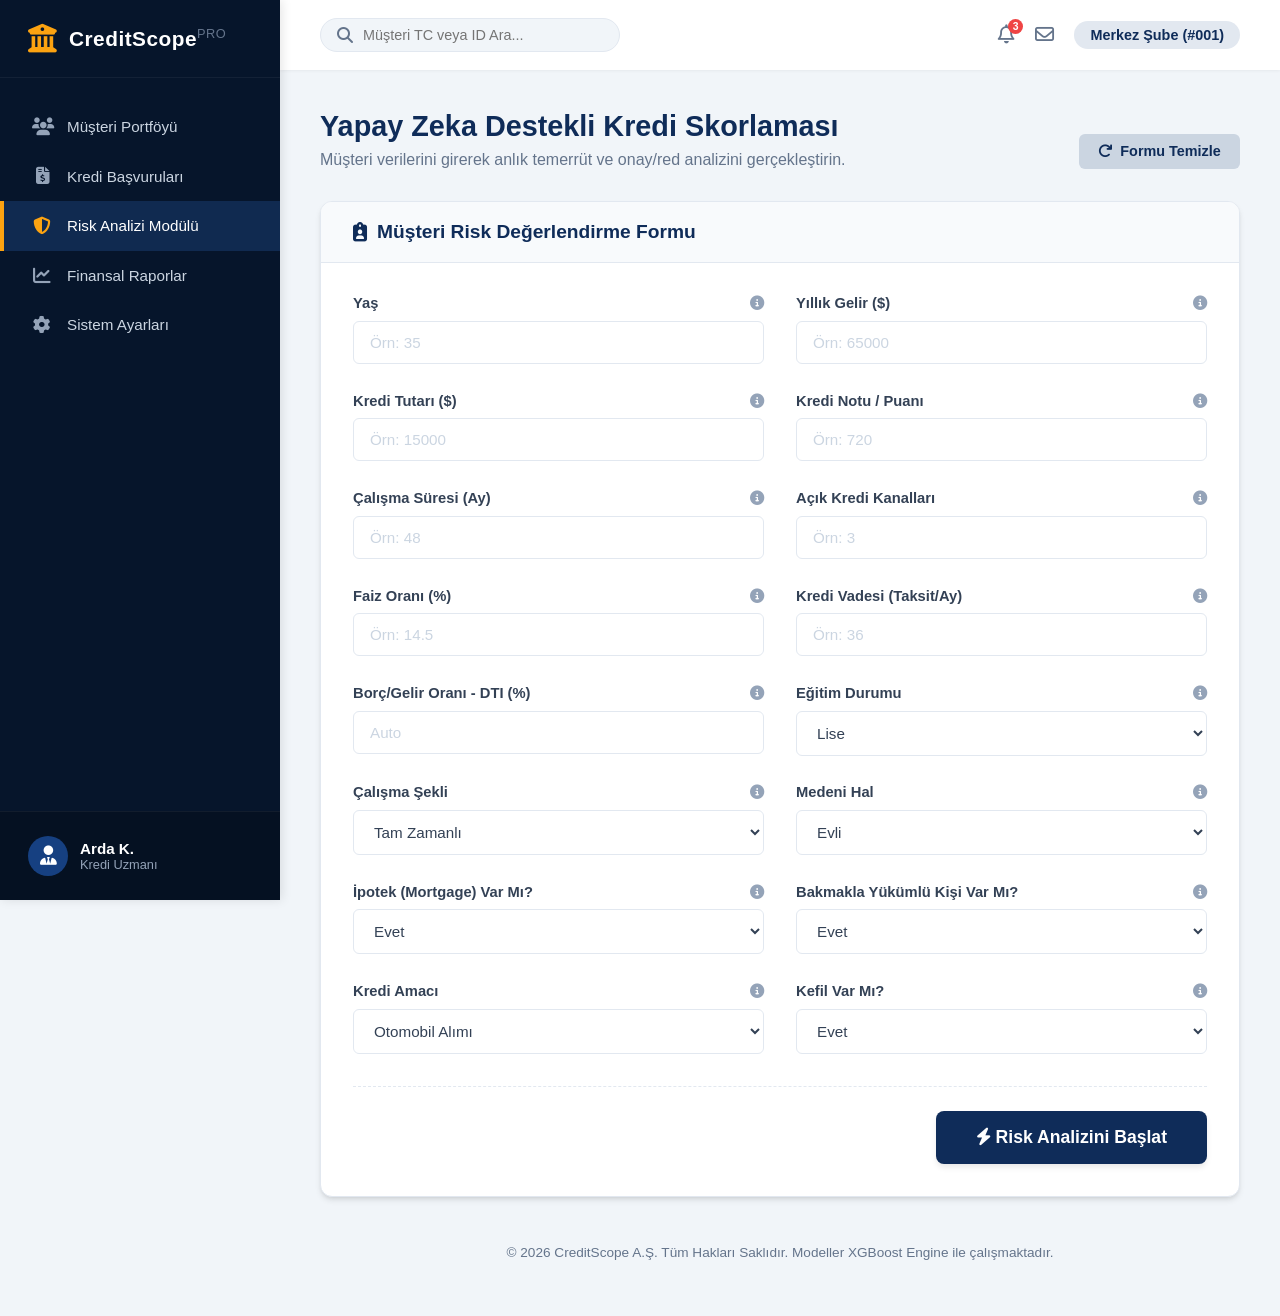
==== templates/index.html @ 7165a8e8 "proje temizlendi son hali" ====
<!DOCTYPE html>
<html lang="tr">
<head>
    <meta charset="UTF-8">
    <meta name="viewport" content="width=device-width, initial-scale=1.0">
    <title>CreditScope - Kredi Risk Analizi Modülü</title>
    <link rel="stylesheet" href="../static/style.css">
    <!-- Font Awesome for Icons -->
    <link rel="stylesheet" href="https://cdnjs.cloudflare.com/ajax/libs/font-awesome/6.4.0/css/all.min.css">
</head>
<body>
    
    <!-- Bank Dashboard Sidebar -->
    <aside class="sidebar">
        <div class="sidebar-header">
            <i class="fa-solid fa-building-columns"></i>
            <h2>CreditScope<span>PRO</span></h2>
        </div>
        <ul class="nav-menu">
            <li><a href="#"><i class="fa-solid fa-users"></i> Müşteri Portföyü</a></li>
            <li><a href="#"><i class="fa-solid fa-file-invoice-dollar"></i> Kredi Başvuruları</a></li>
            <li class="active"><a href="#"><i class="fa-solid fa-shield-halved"></i> Risk Analizi Modülü</a></li>
            <li><a href="#"><i class="fa-solid fa-chart-line"></i> Finansal Raporlar</a></li>
            <li><a href="#"><i class="fa-solid fa-gear"></i> Sistem Ayarları</a></li>
        </ul>
        <div class="user-profile">
            <div class="avatar"><i class="fa-solid fa-user-tie"></i></div>
            <div class="user-info">
                <h4>Arda K.</h4>
                <p>Kredi Uzmanı</p>
            </div>
        </div>
    </aside>

    <!-- Main Content -->
    <main class="main-content">
        
        <!-- Top Navbar -->
        <header class="topbar">
            <div class="search-bar">
                <i class="fa-solid fa-magnifying-glass"></i>
                <input type="text" placeholder="Müşteri TC veya ID Ara...">
            </div>
            <div class="topbar-actions">
                <button class="icon-btn"><i class="fa-regular fa-bell"></i><span class="badge">3</span></button>
                <button class="icon-btn"><i class="fa-regular fa-envelope"></i></button>
                <div class="branch-info">Merkez Şube (#001)</div>
            </div>
        </header>

        <!-- Page Content -->
        <div class="content-wrapper">
            <div class="page-header">
                <div>
                    <h1>Yapay Zeka Destekli Kredi Skorlaması</h1>
                    <p>Müşteri verilerini girerek anlık temerrüt ve onay/red analizini gerçekleştirin.</p>
                </div>
                <button class="btn-secondary"><i class="fa-solid fa-arrow-rotate-right"></i> Formu Temizle</button>
            </div>

            <div class="card">
                <div class="card-header">
                    <h3><i class="fa-solid fa-clipboard-user"></i> Müşteri Risk Değerlendirme Formu</h3>
                </div>
                
                <form id="loanForm" class="card-body">
                    <div class="form-grid">
                        
                        <!-- Sayısal Girdiler -->
                        <div class="input-group">
                            <label for="Age">
                                Yaş
                                <div class="tooltip-wrapper">
                                    <i class="fa-solid fa-circle-info info-icon"></i>
                                    <span class="tooltip">Müşterinin yaşı. Çok genç veya yaşlı olmak geri ödeme alışkanlıklarında istatistiksel fark yaratabilir.</span>
                                </div>
                            </label>
                            <input type="number" id="Age" name="Age" required min="18" placeholder="Örn: 35">
                        </div>

                        <div class="input-group">
                            <label for="Income">
                                Yıllık Gelir ($)
                                <div class="tooltip-wrapper">
                                    <i class="fa-solid fa-circle-info info-icon"></i>
                                    <span class="tooltip">Müşterinin 1 yıl içindeki beyan edilen toplam geliri. Ödeme gücünün en büyük kanıtıdır.</span>
                                </div>
                            </label>
                            <input type="number" id="Income" name="Income" required placeholder="Örn: 65000">
                        </div>

                        <div class="input-group">
                            <label for="LoanAmount">
                                Kredi Tutarı ($)
                                <div class="tooltip-wrapper">
                                    <i class="fa-solid fa-circle-info info-icon"></i>
                                    <span class="tooltip">Müşterinin bankadan talep ettiği toplam anapara (kredi) miktarı.</span>
                                </div>
                            </label>
                            <input type="number" id="LoanAmount" name="LoanAmount" required placeholder="Örn: 15000">
                        </div>

                        <div class="input-group">
                            <label for="CreditScore">
                                Kredi Notu / Puanı
                                <div class="tooltip-wrapper">
                                    <i class="fa-solid fa-circle-info info-icon"></i>
                                    <span class="tooltip">Findeks (0-1900 arası) veya FICO (300-850 arası) puanı. Müşterinin finansal geçmişinin özetidir. Yüksek puan güveni temsil eder.</span>
                                </div>
                            </label>
                            <input type="number" id="CreditScore" name="CreditScore" required placeholder="Örn: 720">
                        </div>

                        <div class="input-group">
                            <label for="MonthsEmployed">
                                Çalışma Süresi (Ay)
                                <div class="tooltip-wrapper">
                                    <i class="fa-solid fa-circle-info info-icon"></i>
                                    <span class="tooltip">Mevcut iş yerinde kesintisiz çalışılan ay sayısı. İş istikrarını kanıtlar. Süre uzadıkça risk genelde düşer.</span>
                                </div>
                            </label>
                            <input type="number" id="MonthsEmployed" name="MonthsEmployed" required placeholder="Örn: 48">
                        </div>

                        <div class="input-group">
                            <label for="NumCreditLines">
                                Açık Kredi Kanalları
                                <div class="tooltip-wrapper">
                                    <i class="fa-solid fa-circle-info info-icon"></i>
                                    <span class="tooltip">Müşterinin halihazırda açık olan diğer kredi veya kredi kartlarının adedi. Çok fazla borç hattı riski artırabilir.</span>
                                </div>
                            </label>
                            <input type="number" id="NumCreditLines" name="NumCreditLines" required placeholder="Örn: 3">
                        </div>

                        <div class="input-group">
                            <label for="InterestRate">
                                Faiz Oranı (%)
                                <div class="tooltip-wrapper">
                                    <i class="fa-solid fa-circle-info info-icon"></i>
                                    <span class="tooltip">Sistemin müşteriye sunacağı/hesaplanan yıllık faiz oranı. Örneğin %15. Çok yüksek faiz, riski doğal olarak matematiksel bir şekilde tetikler.</span>
                                </div>
                            </label>
                            <input type="number" id="InterestRate" name="InterestRate" step="0.01" required placeholder="Örn: 14.5">
                        </div>

                        <div class="input-group">
                            <label for="LoanTerm">
                                Kredi Vadesi (Taksit/Ay)
                                <div class="tooltip-wrapper">
                                    <i class="fa-solid fa-circle-info info-icon"></i>
                                    <span class="tooltip">Borcun kaç ayda kapanacağını belirler. Süre uzadıkça aylık ödeme düşer fakat uzun vadede risk artabilir.</span>
                                </div>
                            </label>
                            <input type="number" id="LoanTerm" name="LoanTerm" required placeholder="Örn: 36">
                        </div>

                        <div class="input-group">
                            <label for="DTIRatio">
                                Borç/Gelir Oranı - DTI (%)
                                <div class="tooltip-wrapper">
                                    <i class="fa-solid fa-circle-info info-icon"></i>
                                    <span class="tooltip">Aylık borçların aylık gelire bölünmesi. (0.35 = Gelirin %35'i borca gidiyor anlamına gelir). %40'ın üstü genelde kritik banka sınırıdır.</span>
                                </div>
                            </label>
                            <input type="number" id="DTIRatio" name="DTIRatio" step="0.0001" readonly placeholder="Auto">
                        </div>

                        <!-- Kategorik Girdiler -->
                        <div class="input-group">
                            <label for="Education">
                                Eğitim Durumu
                                <div class="tooltip-wrapper">
                                    <i class="fa-solid fa-circle-info info-icon"></i>
                                    <span class="tooltip">Eğitim düzeyi, kariyer potansiyeli ve kriz anı iş bulabilme yeteneğini temsil ettiği için skoru etkiler.</span>
                                </div>
                            </label>
                            <select id="Education" name="Education" required>
                                <option value="High School">Lise</option>
                                <option value="Bachelor's">Lisans</option>
                                <option value="Master's">Yüksek Lisans</option>
                                <option value="PhD">Doktora</option>
                            </select>
                        </div>

                        <div class="input-group">
                            <label for="EmploymentType">
                                Çalışma Şekli
                                <div class="tooltip-wrapper">
                                    <i class="fa-solid fa-circle-info info-icon"></i>
                                    <span class="tooltip">Düzenli maaş yatan (Tam zamanlı) veya esnek gelirli (Serbest vb.) ayrımı. Sabit gelir her zaman riski azaltır.</span>
                                </div>
                            </label>
                            <select id="EmploymentType" name="EmploymentType" required>
                                <option value="Full-time">Tam Zamanlı</option>
                                <option value="Part-time">Yarı Zamanlı</option>
                                <option value="Self-employed">Serbest Çalışan (İş Sahibi)</option>
                                <option value="Unemployed">İşsiz</option>
                            </select>
                        </div>

                        <div class="input-group">
                            <label for="MaritalStatus">
                                Medeni Hal
                                <div class="tooltip-wrapper">
                                    <i class="fa-solid fa-circle-info info-icon"></i>
                                    <span class="tooltip">Finansal sorumlulukların hane halkı arasındaki paylaşımı sebebiyle değerlendirilir.</span>
                                </div>
                            </label>
                            <select id="MaritalStatus" name="MaritalStatus" required>
                                <option value="Married">Evli</option>
                                <option value="Single">Bekar</option>
                                <option value="Divorced">Boşanmış</option>
                            </select>
                        </div>

                        <div class="input-group">
                            <label for="HasMortgage">
                                İpotek (Mortgage) Var Mı?
                                <div class="tooltip-wrapper">
                                    <i class="fa-solid fa-circle-info info-icon"></i>
                                    <span class="tooltip">Devam eden bir ev kredisi ödemesi veya gayrimenkul haczi olup olmaması durumu.</span>
                                </div>
                            </label>
                            <select id="HasMortgage" name="HasMortgage" required>
                                <option value="Yes">Evet</option>
                                <option value="No">Hayır</option>
                            </select>
                        </div>

                        <div class="input-group">
                            <label for="HasDependents">
                                Bakmakla Yükümlü Kişi Var Mı?
                                <div class="tooltip-wrapper">
                                    <i class="fa-solid fa-circle-info info-icon"></i>
                                    <span class="tooltip">Müşterinin gelirinden pay alan çocuk veya bakıma muhtaç yaşlıların evde bulunma durumu. Giderleri artırıcı bir faktördür.</span>
                                </div>
                            </label>
                            <select id="HasDependents" name="HasDependents" required>
                                <option value="Yes">Evet</option>
                                <option value="No">Hayır</option>
                            </select>
                        </div>

                        <div class="input-group">
                            <label for="LoanPurpose">
                                Kredi Amacı
                                <div class="tooltip-wrapper">
                                    <i class="fa-solid fa-circle-info info-icon"></i>
                                    <span class="tooltip">Kredinin ev/araba gibi teminatlı bir yatırıma mı yatırılacağı veya ihtiyaç/borç kapatma için mi kullanılacağı, riskin niteliğini belirler.</span>
                                </div>
                            </label>
                            <select id="LoanPurpose" name="LoanPurpose" required>
                                <option value="Auto">Otomobil Alımı</option>
                                <option value="Business">Ticari / İş Geliştirme</option>
                                <option value="Education">Eğitim Masrafları</option>
                                <option value="Home">Ev Alımı</option>
                                <option value="Other">Diğer Masraflar</option>
                            </select>
                        </div>

                        <div class="input-group">
                            <label for="HasCoSigner">
                                Kefil Var Mı?
                                <div class="tooltip-wrapper">
                                    <i class="fa-solid fa-circle-info info-icon"></i>
                                    <span class="tooltip">Riski garanti edecek kredi itibarı yüksek, ikinci imza sahibi olup olmadığı. Bir kefilin varlığı temerrüt riskini ciddi ölçüde düşürür.</span>
                                </div>
                            </label>
                            <select id="HasCoSigner" name="HasCoSigner" required>
                                <option value="Yes">Evet</option>
                                <option value="No">Hayır</option>
                            </select>
                        </div>
                    </div>

                    <!-- Form Gönderim Butonu -->
                    <div class="form-actions" style="text-align: right; margin-top: 2rem;">
                        <button type="submit" id="submitBtn" class="btn-analyze">
                            <span id="btnText"><i class="fa-solid fa-bolt"></i> Risk Analizini Başlat</span>
                            <!-- Yükleniyor Animasyonu (Başlangıçta Gizli) -->
                            <span id="btnSpinner" class="hidden">
                                <i class="fa-solid fa-circle-notch fa-spin"></i> Analiz Ediliyor...
                            </span>
                        </button>
                    </div>
                </form>

                <!-- API Sonuç Ekranı (Başlangıçta Gizli) -->
                <div id="resultDashboardCard" class="result-card hidden">
                    <div class="result-header">
                        <i id="resultIcon" class="fa-solid fa-circle-info"></i>
                        <h3 id="resultTitle">Sonuç Bekleniyor...</h3>
                    </div>
                    
                    <div class="result-body">
                        <div class="score-container">
                            <span class="score-label">Temerrüt (Ödememe) Riski</span>
                            <span id="resultScore" class="score-value">%0.0</span>
                        </div>
                        
                        <!-- Dinamik Dolum Çubuğu (Progress Bar) -->
                        <div class="progress-bar-bg">
                            <div id="resultProgressBar" class="progress-bar-fill"></div>
                        </div>
                    </div>
                </div>
            </div>
            
            <footer class="page-footer">
                <p>&copy; 2026 CreditScope A.Ş. Tüm Hakları Saklıdır. Modeller XGBoost Engine ile çalışmaktadır.</p>
            </footer>

        </div>
    </main>

    <script src="../static/script.js"></script>
    <script>
        // Formu temizle butonu işlevi
        document.querySelector('.btn-secondary').addEventListener('click', () => {
            document.getElementById('loanForm').reset();
            const resultCard = document.getElementById('resultDashboardCard');
            if (resultCard) {
                resultCard.classList.add('hidden');
                resultCard.classList.remove('status-safe', 'status-danger');
            }
        });
    </script>
</body>
</html>
---- static/style.css ----
:root {
    /* Modern Bank Color Palette */
    --primary-color: #0f2c59; /* Derin Lacivert (Güven) */
    --primary-light: #164081; /* Açık Lacivert */
    --secondary-color: #fca311; /* Turuncu Vurgu (Uyarı/Dikkat Çekici) */
    --bg-color: #f1f5f9; /* Dashboard Arkaplanı */
    --sidebar-bg: #06152b; /* Sidebar Çok Koyu Mavi */
    --sidebar-hover: #102a50; 
    --card-bg: #ffffff;
    --text-main: #334155;
    --text-muted: #64748b;
    --border-color: #e2e8f0;
    
    /* Analysis Result Colors */
    --success-bg: #ecfdf5;
    --success-border: #6ee7b7;
    --success-text: #047857;
    --danger-bg: #fef2f2;
    --danger-border: #fca5a5;
    --danger-text: #b91c1c;

    /* Transition & Shadows */
    --shadow-sm: 0 1px 2px 0 rgb(0 0 0 / 0.05);
    --shadow-md: 0 4px 6px -1px rgb(0 0 0 / 0.1), 0 2px 4px -2px rgb(0 0 0 / 0.1);
    --shadow-lg: 0 10px 15px -3px rgb(0 0 0 / 0.1), 0 4px 6px -4px rgb(0 0 0 / 0.1);
}

* {
    box-sizing: border-box;
    margin: 0;
    padding: 0;
    font-family: 'Segoe UI', Tahoma, Geneva, Verdana, sans-serif;
}

body {
    display: flex;
    background-color: var(--bg-color);
    color: var(--text-main);
    min-height: 100vh;
}

/* =========================================
   Sidebar Styling
========================================= */
.sidebar {
    width: 280px;
    background-color: var(--sidebar-bg);
    color: #fff;
    display: flex;
    flex-direction: column;
    box-shadow: 2px 0 10px rgba(0,0,0,0.1);
    position: fixed;
    height: 100vh;
    z-index: 100;
}

.sidebar-header {
    display: flex;
    align-items: center;
    gap: 12px;
    padding: 1.5rem 1.75rem;
    border-bottom: 1px solid rgba(255,255,255,0.05);
}

.sidebar-header i {
    font-size: 1.8rem;
    color: var(--secondary-color);
}

.sidebar-header h2 {
    font-size: 1.3rem;
    font-weight: 700;
    letter-spacing: 0.5px;
}

.sidebar-header span {
    color: var(--text-muted);
    font-weight: 400;
    font-size: 0.8rem;
    vertical-align: super;
}

.nav-menu {
    list-style: none;
    margin-top: 1.5rem;
    flex: 1;
}

.nav-menu li a {
    display: flex;
    align-items: center;
    gap: 15px;
    padding: 1rem 1.75rem;
    color: #cbd5e1;
    text-decoration: none;
    font-weight: 500;
    font-size: 0.95rem;
    transition: all 0.2s;
    border-left: 4px solid transparent;
}

.nav-menu li a i {
    width: 20px;
    text-align: center;
    font-size: 1.1rem;
    color: #94a3b8;
}

.nav-menu li:hover a, 
.nav-menu li.active a {
    background-color: var(--sidebar-hover);
    color: #fff;
}

.nav-menu li.active a {
    border-left-color: var(--secondary-color);
}

.nav-menu li.active a i {
    color: var(--secondary-color);
}

.user-profile {
    display: flex;
    align-items: center;
    gap: 12px;
    padding: 1.5rem 1.75rem;
    background-color: rgba(0,0,0,0.2);
    border-top: 1px solid rgba(255,255,255,0.05);
}

.avatar {
    width: 40px;
    height: 40px;
    background-color: var(--primary-light);
    border-radius: 50%;
    display: flex;
    justify-content: center;
    align-items: center;
    color: #fff;
    font-size: 1.2rem;
}

.user-info h4 {
    font-size: 0.95rem;
    font-weight: 600;
}

.user-info p {
    font-size: 0.8rem;
    color: #94a3b8;
}

/* =========================================
   Main Area & Topbar
========================================= */
.main-content {
    flex: 1;
    margin-left: 280px; /* Sidebar width */
    display: flex;
    flex-direction: column;
}

.topbar {
    height: 70px;
    background-color: var(--card-bg);
    display: flex;
    justify-content: space-between;
    align-items: center;
    padding: 0 2.5rem;
    box-shadow: 0 1px 3px rgba(0,0,0,0.05);
    position: sticky;
    top: 0;
    z-index: 90;
}

.search-bar {
    display: flex;
    align-items: center;
    background-color: var(--bg-color);
    border-radius: 30px;
    padding: 0.5rem 1rem;
    width: 300px;
    border: 1px solid var(--border-color);
}

.search-bar i {
    color: var(--text-muted);
    margin-right: 10px;
}

.search-bar input {
    border: none;
    background: transparent;
    outline: none;
    width: 100%;
    font-size: 0.9rem;
    color: var(--text-main);
}

.topbar-actions {
    display: flex;
    align-items: center;
    gap: 20px;
}

.icon-btn {
    background: none;
    border: none;
    font-size: 1.2rem;
    color: var(--text-muted);
    cursor: pointer;
    position: relative;
    transition: color 0.2s;
}

.icon-btn:hover {
    color: var(--primary-color);
}

.badge {
    position: absolute;
    top: -5px;
    right: -8px;
    background-color: #ef4444;
    color: white;
    font-size: 0.65rem;
    font-weight: bold;
    padding: 2px 5px;
    border-radius: 10px;
}

.branch-info {
    font-size: 0.9rem;
    font-weight: 600;
    padding: 0.4rem 1rem;
    background-color: #e2e8f0;
    border-radius: 20px;
    color: var(--primary-color);
}

/* =========================================
   Content Workspace & Card
========================================= */
.content-wrapper {
    padding: 2.5rem;
    max-width: 1200px;
    margin: 0 auto;
    width: 100%;
}

.page-header {
    display: flex;
    justify-content: space-between;
    align-items: flex-end;
    margin-bottom: 2rem;
}

.page-header h1 {
    font-size: 1.8rem;
    color: var(--primary-color);
    margin-bottom: 0.5rem;
}

.page-header p {
    color: var(--text-muted);
    font-size: 1rem;
}

.btn-secondary {
    background-color: #cbd5e1;
    color: var(--primary-color);
    border: none;
    padding: 0.6rem 1.2rem;
    border-radius: 6px;
    cursor: pointer;
    font-weight: 600;
    font-size: 0.9rem;
    transition: 0.2s;
    display: flex;
    gap: 8px;
    align-items: center;
}

.btn-secondary:hover {
    background-color: #94a3b8;
}

.card {
    background-color: var(--card-bg);
    border-radius: 12px;
    box-shadow: var(--shadow-md);
    border: 1px solid var(--border-color);
    overflow: hidden;
    margin-bottom: 2rem;
}

.card-header {
    background-color: #f8fafc;
    border-bottom: 1px solid var(--border-color);
    padding: 1.2rem 2rem;
}

.card-header h3 {
    color: var(--primary-color);
    font-size: 1.2rem;
    font-weight: 600;
    display: flex;
    align-items: center;
    gap: 10px;
}

.card-body {
    padding: 2rem;
}

/* Grid & Inputs */
.form-grid {
    display: grid;
    grid-template-columns: repeat(auto-fit, minmax(300px, 1fr));
    row-gap: 1.8rem;
    column-gap: 2rem;
}

.input-group {
    display: flex;
    flex-direction: column;
}

.input-group label {
    font-size: 0.92rem;
    font-weight: 600;
    margin-bottom: 0.6rem;
    color: var(--text-main);
    display: flex;
    align-items: center;
    justify-content: space-between;
    width: 100%;
}

/* --- TOOLTIP STYLING --- */
.tooltip-wrapper {
    position: relative;
    cursor: help;
    display: inline-block;
}

.info-icon {
    color: #94a3b8;
    font-size: 0.9rem;
    transition: color 0.2s;
}

.tooltip-wrapper:hover .info-icon {
    color: var(--primary-light);
}

.tooltip {
    visibility: hidden;
    width: 250px;
    background-color: #1e293b;
    color: #f8fafc;
    text-align: left;
    border-radius: 6px;
    padding: 0.75rem 1rem;
    font-size: 0.8rem;
    font-weight: 400;
    line-height: 1.4;
    position: absolute;
    z-index: 10;
    bottom: 125%; 
    right: 0;     /* Align right of the icon */
    transform: translateX(20%); /* Slight shift to center above icon */
    opacity: 0;
    transition: opacity 0.3s, visibility 0.3s;
    box-shadow: var(--shadow-lg);
    pointer-events: none;
}

.tooltip::after {
    content: "";
    position: absolute;
    top: 100%; /* Arrow at bottom */
    right: 20%; /* Arrow points up to icon */
    margin-left: -5px;
    border-width: 5px;
    border-style: solid;
    border-color: #1e293b transparent transparent transparent;
}

.tooltip-wrapper:hover .tooltip {
    visibility: visible;
    opacity: 1;
}
/* --- END TOOLTIP STYLING --- */

.input-group input, 
.input-group select {
    padding: 0.75rem 1rem;
    border: 1px solid var(--border-color);
    border-radius: 6px;
    font-size: 0.95rem;
    background-color: #fff;
    transition: all 0.2s ease;
    color: var(--text-main);
}

.input-group input:focus, 
.input-group select:focus {
    outline: none;
    border-color: var(--primary-light);
    box-shadow: 0 0 0 3px rgba(22, 64, 129, 0.1);
}

.input-group input::placeholder {
    color: #cbd5e1;
}

/* Actions */
.form-actions {
    margin-top: 2.5rem;
    padding-top: 1.5rem;
    border-top: 1px dashed var(--border-color);
    text-align: right;
}

/* --- Buton Tasarımı ve Spinner --- */
.btn-analyze {
    background-color: #0f2c59; /* CreditScope Lacivert */
    color: white;
    border: none;
    padding: 1rem 2.5rem;
    font-size: 1.1rem;
    font-weight: 600;
    border-radius: 8px;
    cursor: pointer;
    transition: all 0.3s ease;
    box-shadow: 0 4px 6px -1px rgba(0,0,0,0.1);
}

.btn-analyze:hover {
    background-color: #164081;
    transform: translateY(-2px);
}

.btn-analyze:disabled {
    background-color: #94a3b8;
    cursor: not-allowed;
    transform: none;
}

.hidden {
    display: none !important;
}

/* --- Sonuç Dashboard Kartı --- */
.result-card {
    margin-top: 2.5rem;
    padding: 2rem;
    border-radius: 12px;
    background-color: #ffffff;
    box-shadow: 0 10px 15px -3px rgba(0,0,0,0.1);
    border-left: 6px solid #cbd5e1; /* Varsayılan Gri Çizgi */
    animation: fadeIn 0.5s ease-out forwards;
    transition: all 0.3s ease;
}

.result-header {
    display: flex;
    align-items: center;
    gap: 15px;
    margin-bottom: 1.5rem;
}

.result-header h3 {
    font-size: 1.5rem;
    font-weight: 700;
    margin: 0;
}

.result-header i {
    font-size: 2rem;
}

.score-container {
    display: flex;
    justify-content: space-between;
    align-items: center;
    margin-bottom: 0.8rem;
}

.score-label {
    font-size: 1.1rem;
    color: #475569;
    font-weight: 600;
}

.score-value {
    font-size: 2.5rem;
    font-weight: 800;
    letter-spacing: -1px;
}

/* --- Progress Bar (Dolum Çubuğu) --- */
.progress-bar-bg {
    width: 100%;
    height: 12px;
    background-color: #e2e8f0;
    border-radius: 10px;
    overflow: hidden;
}

.progress-bar-fill {
    height: 100%;
    width: 0%; /* JS ile doldurulacak */
    border-radius: 10px;
    transition: width 1s cubic-bezier(0.4, 0, 0.2, 1), background-color 0.5s ease;
}

/* --- Dinamik Durum Renk Sınıfları (JS tarafından eklenecek) --- */
.status-safe {
    border-left-color: #10b981; /* Yeşil */
    background-color: #ecfdf5;
}
.status-safe .result-header i, .status-safe .score-value { color: #047857; }
.status-safe .progress-bar-fill { background-color: #10b981; }

.status-danger {
    border-left-color: #ef4444; /* Kırmızı */
    background-color: #fef2f2;
}
.status-danger .result-header i, .status-danger .score-value { color: #b91c1c; }
.status-danger .progress-bar-fill { background-color: #ef4444; }

@keyframes fadeIn {
    from { opacity: 0; transform: translateY(-20px); }
    to { opacity: 1; transform: translateY(0); }
}

/* Footer */
.page-footer {
    text-align: center;
    padding: 1rem;
    color: var(--text-muted);
    font-size: 0.85rem;
}

/* Responsive */
@media (max-width: 992px) {
    .sidebar { width: 80px; }
    .sidebar-header h2, .sidebar-header span, .nav-menu li a span, .user-info { display: none; }
    .nav-menu li a { justify-content: center; padding: 1rem; }
    .nav-menu li a i { font-size: 1.5rem; margin: 0; }
    .main-content { margin-left: 80px; }
    .search-bar { width: 200px; }
}

@media (max-width: 768px) {
    .form-grid { grid-template-columns: 1fr; }
    .topbar { padding: 0 1.5rem; }
    .content-wrapper { padding: 1.5rem; }
}
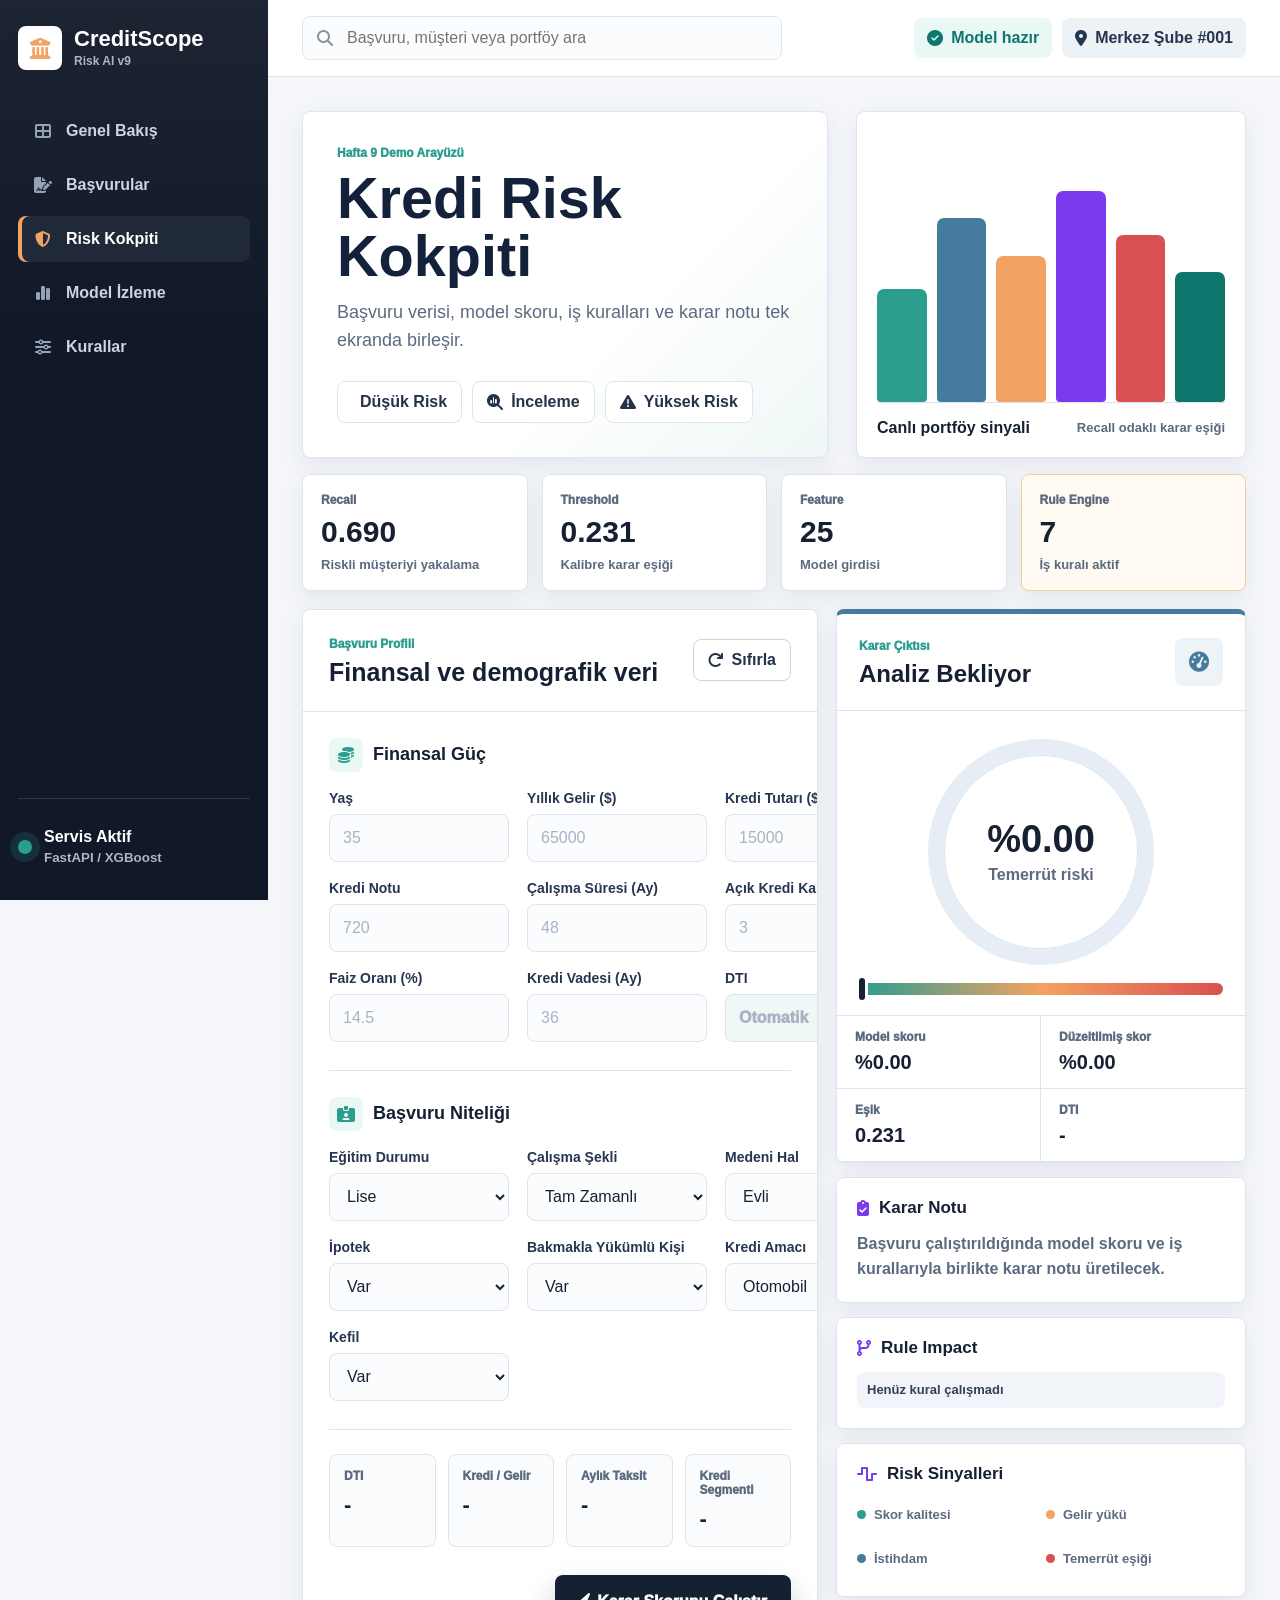
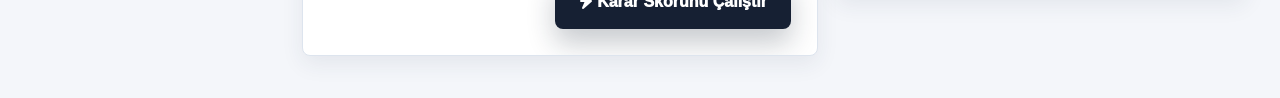
==== commit 63adde72: "hafta 10 bitti" ====
--- a/templates/index.html
+++ b/templates/index.html
@@ -3,328 +3,318 @@
 <head>
     <meta charset="UTF-8">
     <meta name="viewport" content="width=device-width, initial-scale=1.0">
-    <title>CreditScope - Kredi Risk Analizi Modülü</title>
-    <link rel="stylesheet" href="../static/style.css">
-    <!-- Font Awesome for Icons -->
+    <title>CreditScope - Hafta 9 Risk Kokpiti</title>
+    <link rel="stylesheet" href="/static/style.css?v=20260419-week10">
     <link rel="stylesheet" href="https://cdnjs.cloudflare.com/ajax/libs/font-awesome/6.4.0/css/all.min.css">
 </head>
 <body>
-    
-    <!-- Bank Dashboard Sidebar -->
-    <aside class="sidebar">
-        <div class="sidebar-header">
-            <i class="fa-solid fa-building-columns"></i>
-            <h2>CreditScope<span>PRO</span></h2>
-        </div>
-        <ul class="nav-menu">
-            <li><a href="#"><i class="fa-solid fa-users"></i> Müşteri Portföyü</a></li>
-            <li><a href="#"><i class="fa-solid fa-file-invoice-dollar"></i> Kredi Başvuruları</a></li>
-            <li class="active"><a href="#"><i class="fa-solid fa-shield-halved"></i> Risk Analizi Modülü</a></li>
-            <li><a href="#"><i class="fa-solid fa-chart-line"></i> Finansal Raporlar</a></li>
-            <li><a href="#"><i class="fa-solid fa-gear"></i> Sistem Ayarları</a></li>
-        </ul>
-        <div class="user-profile">
-            <div class="avatar"><i class="fa-solid fa-user-tie"></i></div>
-            <div class="user-info">
-                <h4>Arda K.</h4>
-                <p>Kredi Uzmanı</p>
+    <div class="app-shell">
+        <aside class="side-rail">
+            <a class="brand-lockup" href="/" aria-label="CreditScope">
+                <span class="brand-icon"><i class="fa-solid fa-building-columns"></i></span>
+                <span>
+                    <strong>CreditScope</strong>
+                    <small>Risk AI v9</small>
+                </span>
+            </a>
+
+            <nav class="rail-nav" aria-label="Ana menü">
+                <a href="#"><i class="fa-solid fa-table-cells-large"></i><span>Genel Bakış</span></a>
+                <a href="#"><i class="fa-solid fa-file-signature"></i><span>Başvurular</span></a>
+                <a class="active" href="#"><i class="fa-solid fa-shield-halved"></i><span>Risk Kokpiti</span></a>
+                <a href="#"><i class="fa-solid fa-chart-simple"></i><span>Model İzleme</span></a>
+                <a href="#"><i class="fa-solid fa-sliders"></i><span>Kurallar</span></a>
+            </nav>
+
+            <div class="rail-status">
+                <span class="pulse-dot"></span>
+                <div>
+                    <strong>Servis Aktif</strong>
+                    <small>FastAPI / XGBoost</small>
+                </div>
             </div>
-        </div>
-    </aside>
-
-    <!-- Main Content -->
-    <main class="main-content">
-        
-        <!-- Top Navbar -->
-        <header class="topbar">
-            <div class="search-bar">
-                <i class="fa-solid fa-magnifying-glass"></i>
-                <input type="text" placeholder="Müşteri TC veya ID Ara...">
-            </div>
-            <div class="topbar-actions">
-                <button class="icon-btn"><i class="fa-regular fa-bell"></i><span class="badge">3</span></button>
-                <button class="icon-btn"><i class="fa-regular fa-envelope"></i></button>
-                <div class="branch-info">Merkez Şube (#001)</div>
-            </div>
-        </header>
-
-        <!-- Page Content -->
-        <div class="content-wrapper">
-            <div class="page-header">
-                <div>
-                    <h1>Yapay Zeka Destekli Kredi Skorlaması</h1>
-                    <p>Müşteri verilerini girerek anlık temerrüt ve onay/red analizini gerçekleştirin.</p>
-                </div>
-                <button class="btn-secondary"><i class="fa-solid fa-arrow-rotate-right"></i> Formu Temizle</button>
-            </div>
-
-            <div class="card">
-                <div class="card-header">
-                    <h3><i class="fa-solid fa-clipboard-user"></i> Müşteri Risk Değerlendirme Formu</h3>
-                </div>
-                
-                <form id="loanForm" class="card-body">
-                    <div class="form-grid">
-                        
-                        <!-- Sayısal Girdiler -->
-                        <div class="input-group">
-                            <label for="Age">
-                                Yaş
-                                <div class="tooltip-wrapper">
-                                    <i class="fa-solid fa-circle-info info-icon"></i>
-                                    <span class="tooltip">Müşterinin yaşı. Çok genç veya yaşlı olmak geri ödeme alışkanlıklarında istatistiksel fark yaratabilir.</span>
+        </aside>
+
+        <main class="workspace">
+            <header class="command-bar">
+                <div class="search-control">
+                    <i class="fa-solid fa-magnifying-glass"></i>
+                    <input type="search" placeholder="Başvuru, müşteri veya portföy ara">
+                </div>
+                <div class="command-actions">
+                    <span class="system-pill"><i class="fa-solid fa-circle-check"></i> Model hazır</span>
+                    <span class="branch-pill"><i class="fa-solid fa-location-dot"></i> Merkez Şube #001</span>
+                </div>
+            </header>
+
+            <section class="hero">
+                <div class="hero-copy">
+                    <span class="section-kicker">Hafta 9 Demo Arayüzü</span>
+                    <h1>Kredi Risk Kokpiti</h1>
+                    <p>Başvuru verisi, model skoru, iş kuralları ve karar notu tek ekranda birleşir.</p>
+                    <div class="hero-actions" aria-label="Örnek senaryolar">
+                        <button type="button" class="scenario-button" data-preset="safe"><i class="fa-solid fa-shield-check"></i> Düşük Risk</button>
+                        <button type="button" class="scenario-button" data-preset="review"><i class="fa-solid fa-magnifying-glass-chart"></i> İnceleme</button>
+                        <button type="button" class="scenario-button" data-preset="risky"><i class="fa-solid fa-triangle-exclamation"></i> Yüksek Risk</button>
+                    </div>
+                </div>
+
+                <div class="hero-visual" aria-label="Risk dağılım grafiği">
+                    <div class="risk-bars">
+                        <span style="--bar: 42%; --tone: #2a9d8f"></span>
+                        <span style="--bar: 68%; --tone: #457b9d"></span>
+                        <span style="--bar: 54%; --tone: #f4a261"></span>
+                        <span style="--bar: 78%; --tone: #7c3aed"></span>
+                        <span style="--bar: 62%; --tone: #d95050"></span>
+                        <span style="--bar: 48%; --tone: #0f766e"></span>
+                    </div>
+                    <div class="visual-caption">
+                        <strong>Canlı portföy sinyali</strong>
+                        <span>Recall odaklı karar eşiği</span>
+                    </div>
+                </div>
+            </section>
+
+            <section class="model-strip" aria-label="Model metrikleri">
+                <article class="model-card">
+                    <span>Recall</span>
+                    <strong>0.690</strong>
+                    <small>Riskli müşteriyi yakalama</small>
+                </article>
+                <article class="model-card">
+                    <span>Threshold</span>
+                    <strong>0.231</strong>
+                    <small>Kalibre karar eşiği</small>
+                </article>
+                <article class="model-card">
+                    <span>Feature</span>
+                    <strong>25</strong>
+                    <small>Model girdisi</small>
+                </article>
+                <article class="model-card accent">
+                    <span>Rule Engine</span>
+                    <strong>7</strong>
+                    <small>İş kuralı aktif</small>
+                </article>
+            </section>
+
+            <section class="cockpit-grid">
+                <section class="application-panel">
+                    <div class="panel-header">
+                        <div>
+                            <span class="section-kicker">Başvuru Profili</span>
+                            <h2>Finansal ve demografik veri</h2>
+                        </div>
+                        <button type="button" class="reset-button" id="resetForm"><i class="fa-solid fa-arrow-rotate-right"></i> Sıfırla</button>
+                    </div>
+
+                    <form id="loanForm" class="loan-form">
+                        <div class="form-band">
+                            <div class="band-title">
+                                <i class="fa-solid fa-coins"></i>
+                                <h3>Finansal Güç</h3>
+                            </div>
+                            <div class="field-grid">
+                                <label class="field">
+                                    <span>Yaş</span>
+                                    <input type="number" id="Age" name="Age" required min="18" placeholder="35">
+                                </label>
+                                <label class="field">
+                                    <span>Yıllık Gelir ($)</span>
+                                    <input type="number" id="Income" name="Income" required placeholder="65000">
+                                </label>
+                                <label class="field">
+                                    <span>Kredi Tutarı ($)</span>
+                                    <input type="number" id="LoanAmount" name="LoanAmount" required placeholder="15000">
+                                </label>
+                                <label class="field">
+                                    <span>Kredi Notu</span>
+                                    <input type="number" id="CreditScore" name="CreditScore" required placeholder="720">
+                                </label>
+                                <label class="field">
+                                    <span>Çalışma Süresi (Ay)</span>
+                                    <input type="number" id="MonthsEmployed" name="MonthsEmployed" required placeholder="48">
+                                </label>
+                                <label class="field">
+                                    <span>Açık Kredi Kanalı</span>
+                                    <input type="number" id="NumCreditLines" name="NumCreditLines" required placeholder="3">
+                                </label>
+                                <label class="field">
+                                    <span>Faiz Oranı (%)</span>
+                                    <input type="number" id="InterestRate" name="InterestRate" step="0.01" required placeholder="14.5">
+                                </label>
+                                <label class="field">
+                                    <span>Kredi Vadesi (Ay)</span>
+                                    <input type="number" id="LoanTerm" name="LoanTerm" required placeholder="36">
+                                </label>
+                                <label class="field readonly-field">
+                                    <span>DTI</span>
+                                    <input type="number" id="DTIRatio" name="DTIRatio" step="0.0001" readonly placeholder="Otomatik">
+                                </label>
+                            </div>
+                        </div>
+
+                        <div class="form-band">
+                            <div class="band-title">
+                                <i class="fa-solid fa-id-card-clip"></i>
+                                <h3>Başvuru Niteliği</h3>
+                            </div>
+                            <div class="field-grid">
+                                <label class="field">
+                                    <span>Eğitim Durumu</span>
+                                    <select id="Education" name="Education" required>
+                                        <option value="High School">Lise</option>
+                                        <option value="Bachelor's">Lisans</option>
+                                        <option value="Master's">Yüksek Lisans</option>
+                                        <option value="PhD">Doktora</option>
+                                    </select>
+                                </label>
+                                <label class="field">
+                                    <span>Çalışma Şekli</span>
+                                    <select id="EmploymentType" name="EmploymentType" required>
+                                        <option value="Full-time">Tam Zamanlı</option>
+                                        <option value="Part-time">Yarı Zamanlı</option>
+                                        <option value="Self-employed">Serbest Çalışan</option>
+                                        <option value="Unemployed">İşsiz</option>
+                                    </select>
+                                </label>
+                                <label class="field">
+                                    <span>Medeni Hal</span>
+                                    <select id="MaritalStatus" name="MaritalStatus" required>
+                                        <option value="Married">Evli</option>
+                                        <option value="Single">Bekar</option>
+                                        <option value="Divorced">Boşanmış</option>
+                                    </select>
+                                </label>
+                                <label class="field">
+                                    <span>İpotek</span>
+                                    <select id="HasMortgage" name="HasMortgage" required>
+                                        <option value="Yes">Var</option>
+                                        <option value="No">Yok</option>
+                                    </select>
+                                </label>
+                                <label class="field">
+                                    <span>Bakmakla Yükümlü Kişi</span>
+                                    <select id="HasDependents" name="HasDependents" required>
+                                        <option value="Yes">Var</option>
+                                        <option value="No">Yok</option>
+                                    </select>
+                                </label>
+                                <label class="field">
+                                    <span>Kredi Amacı</span>
+                                    <select id="LoanPurpose" name="LoanPurpose" required>
+                                        <option value="Auto">Otomobil</option>
+                                        <option value="Business">Ticari</option>
+                                        <option value="Education">Eğitim</option>
+                                        <option value="Home">Ev</option>
+                                        <option value="Other">Diğer</option>
+                                    </select>
+                                </label>
+                                <label class="field">
+                                    <span>Kefil</span>
+                                    <select id="HasCoSigner" name="HasCoSigner" required>
+                                        <option value="Yes">Var</option>
+                                        <option value="No">Yok</option>
+                                    </select>
+                                </label>
+                            </div>
+                        </div>
+
+                        <div class="live-preview">
+                            <article>
+                                <span>DTI</span>
+                                <strong id="liveDti">-</strong>
+                            </article>
+                            <article>
+                                <span>Kredi / Gelir</span>
+                                <strong id="liveLoanIncome">-</strong>
+                            </article>
+                            <article>
+                                <span>Aylık Taksit</span>
+                                <strong id="livePayment">-</strong>
+                            </article>
+                            <article>
+                                <span>Kredi Segmenti</span>
+                                <strong id="liveCreditBand">-</strong>
+                            </article>
+                        </div>
+
+                        <div class="form-actions">
+                            <button type="submit" id="submitBtn" class="primary-action">
+                                <span id="btnText"><i class="fa-solid fa-bolt"></i> Karar Skorunu Çalıştır</span>
+                                <span id="btnSpinner" class="hidden"><i class="fa-solid fa-circle-notch fa-spin"></i> Analiz ediliyor</span>
+                            </button>
+                        </div>
+                    </form>
+                </section>
+
+                <aside class="decision-stack">
+                    <section id="resultDashboardCard" class="decision-card">
+                        <div class="decision-head">
+                            <div>
+                                <span class="section-kicker">Karar Çıktısı</span>
+                                <h2 id="resultTitle">Analiz Bekliyor</h2>
+                            </div>
+                            <span id="resultIcon" class="decision-icon"><i class="fa-solid fa-gauge-high"></i></span>
+                        </div>
+
+                        <div class="risk-orbit">
+                            <div class="risk-ring" id="riskRing">
+                                <div class="risk-core">
+                                    <strong id="resultScore">%0.00</strong>
+                                    <span>Temerrüt riski</span>
                                 </div>
-                            </label>
-                            <input type="number" id="Age" name="Age" required min="18" placeholder="Örn: 35">
-                        </div>
-
-                        <div class="input-group">
-                            <label for="Income">
-                                Yıllık Gelir ($)
-                                <div class="tooltip-wrapper">
-                                    <i class="fa-solid fa-circle-info info-icon"></i>
-                                    <span class="tooltip">Müşterinin 1 yıl içindeki beyan edilen toplam geliri. Ödeme gücünün en büyük kanıtıdır.</span>
-                                </div>
-                            </label>
-                            <input type="number" id="Income" name="Income" required placeholder="Örn: 65000">
-                        </div>
-
-                        <div class="input-group">
-                            <label for="LoanAmount">
-                                Kredi Tutarı ($)
-                                <div class="tooltip-wrapper">
-                                    <i class="fa-solid fa-circle-info info-icon"></i>
-                                    <span class="tooltip">Müşterinin bankadan talep ettiği toplam anapara (kredi) miktarı.</span>
-                                </div>
-                            </label>
-                            <input type="number" id="LoanAmount" name="LoanAmount" required placeholder="Örn: 15000">
-                        </div>
-
-                        <div class="input-group">
-                            <label for="CreditScore">
-                                Kredi Notu / Puanı
-                                <div class="tooltip-wrapper">
-                                    <i class="fa-solid fa-circle-info info-icon"></i>
-                                    <span class="tooltip">Findeks (0-1900 arası) veya FICO (300-850 arası) puanı. Müşterinin finansal geçmişinin özetidir. Yüksek puan güveni temsil eder.</span>
-                                </div>
-                            </label>
-                            <input type="number" id="CreditScore" name="CreditScore" required placeholder="Örn: 720">
-                        </div>
-
-                        <div class="input-group">
-                            <label for="MonthsEmployed">
-                                Çalışma Süresi (Ay)
-                                <div class="tooltip-wrapper">
-                                    <i class="fa-solid fa-circle-info info-icon"></i>
-                                    <span class="tooltip">Mevcut iş yerinde kesintisiz çalışılan ay sayısı. İş istikrarını kanıtlar. Süre uzadıkça risk genelde düşer.</span>
-                                </div>
-                            </label>
-                            <input type="number" id="MonthsEmployed" name="MonthsEmployed" required placeholder="Örn: 48">
-                        </div>
-
-                        <div class="input-group">
-                            <label for="NumCreditLines">
-                                Açık Kredi Kanalları
-                                <div class="tooltip-wrapper">
-                                    <i class="fa-solid fa-circle-info info-icon"></i>
-                                    <span class="tooltip">Müşterinin halihazırda açık olan diğer kredi veya kredi kartlarının adedi. Çok fazla borç hattı riski artırabilir.</span>
-                                </div>
-                            </label>
-                            <input type="number" id="NumCreditLines" name="NumCreditLines" required placeholder="Örn: 3">
-                        </div>
-
-                        <div class="input-group">
-                            <label for="InterestRate">
-                                Faiz Oranı (%)
-                                <div class="tooltip-wrapper">
-                                    <i class="fa-solid fa-circle-info info-icon"></i>
-                                    <span class="tooltip">Sistemin müşteriye sunacağı/hesaplanan yıllık faiz oranı. Örneğin %15. Çok yüksek faiz, riski doğal olarak matematiksel bir şekilde tetikler.</span>
-                                </div>
-                            </label>
-                            <input type="number" id="InterestRate" name="InterestRate" step="0.01" required placeholder="Örn: 14.5">
-                        </div>
-
-                        <div class="input-group">
-                            <label for="LoanTerm">
-                                Kredi Vadesi (Taksit/Ay)
-                                <div class="tooltip-wrapper">
-                                    <i class="fa-solid fa-circle-info info-icon"></i>
-                                    <span class="tooltip">Borcun kaç ayda kapanacağını belirler. Süre uzadıkça aylık ödeme düşer fakat uzun vadede risk artabilir.</span>
-                                </div>
-                            </label>
-                            <input type="number" id="LoanTerm" name="LoanTerm" required placeholder="Örn: 36">
-                        </div>
-
-                        <div class="input-group">
-                            <label for="DTIRatio">
-                                Borç/Gelir Oranı - DTI (%)
-                                <div class="tooltip-wrapper">
-                                    <i class="fa-solid fa-circle-info info-icon"></i>
-                                    <span class="tooltip">Aylık borçların aylık gelire bölünmesi. (0.35 = Gelirin %35'i borca gidiyor anlamına gelir). %40'ın üstü genelde kritik banka sınırıdır.</span>
-                                </div>
-                            </label>
-                            <input type="number" id="DTIRatio" name="DTIRatio" step="0.0001" readonly placeholder="Auto">
-                        </div>
-
-                        <!-- Kategorik Girdiler -->
-                        <div class="input-group">
-                            <label for="Education">
-                                Eğitim Durumu
-                                <div class="tooltip-wrapper">
-                                    <i class="fa-solid fa-circle-info info-icon"></i>
-                                    <span class="tooltip">Eğitim düzeyi, kariyer potansiyeli ve kriz anı iş bulabilme yeteneğini temsil ettiği için skoru etkiler.</span>
-                                </div>
-                            </label>
-                            <select id="Education" name="Education" required>
-                                <option value="High School">Lise</option>
-                                <option value="Bachelor's">Lisans</option>
-                                <option value="Master's">Yüksek Lisans</option>
-                                <option value="PhD">Doktora</option>
-                            </select>
-                        </div>
-
-                        <div class="input-group">
-                            <label for="EmploymentType">
-                                Çalışma Şekli
-                                <div class="tooltip-wrapper">
-                                    <i class="fa-solid fa-circle-info info-icon"></i>
-                                    <span class="tooltip">Düzenli maaş yatan (Tam zamanlı) veya esnek gelirli (Serbest vb.) ayrımı. Sabit gelir her zaman riski azaltır.</span>
-                                </div>
-                            </label>
-                            <select id="EmploymentType" name="EmploymentType" required>
-                                <option value="Full-time">Tam Zamanlı</option>
-                                <option value="Part-time">Yarı Zamanlı</option>
-                                <option value="Self-employed">Serbest Çalışan (İş Sahibi)</option>
-                                <option value="Unemployed">İşsiz</option>
-                            </select>
-                        </div>
-
-                        <div class="input-group">
-                            <label for="MaritalStatus">
-                                Medeni Hal
-                                <div class="tooltip-wrapper">
-                                    <i class="fa-solid fa-circle-info info-icon"></i>
-                                    <span class="tooltip">Finansal sorumlulukların hane halkı arasındaki paylaşımı sebebiyle değerlendirilir.</span>
-                                </div>
-                            </label>
-                            <select id="MaritalStatus" name="MaritalStatus" required>
-                                <option value="Married">Evli</option>
-                                <option value="Single">Bekar</option>
-                                <option value="Divorced">Boşanmış</option>
-                            </select>
-                        </div>
-
-                        <div class="input-group">
-                            <label for="HasMortgage">
-                                İpotek (Mortgage) Var Mı?
-                                <div class="tooltip-wrapper">
-                                    <i class="fa-solid fa-circle-info info-icon"></i>
-                                    <span class="tooltip">Devam eden bir ev kredisi ödemesi veya gayrimenkul haczi olup olmaması durumu.</span>
-                                </div>
-                            </label>
-                            <select id="HasMortgage" name="HasMortgage" required>
-                                <option value="Yes">Evet</option>
-                                <option value="No">Hayır</option>
-                            </select>
-                        </div>
-
-                        <div class="input-group">
-                            <label for="HasDependents">
-                                Bakmakla Yükümlü Kişi Var Mı?
-                                <div class="tooltip-wrapper">
-                                    <i class="fa-solid fa-circle-info info-icon"></i>
-                                    <span class="tooltip">Müşterinin gelirinden pay alan çocuk veya bakıma muhtaç yaşlıların evde bulunma durumu. Giderleri artırıcı bir faktördür.</span>
-                                </div>
-                            </label>
-                            <select id="HasDependents" name="HasDependents" required>
-                                <option value="Yes">Evet</option>
-                                <option value="No">Hayır</option>
-                            </select>
-                        </div>
-
-                        <div class="input-group">
-                            <label for="LoanPurpose">
-                                Kredi Amacı
-                                <div class="tooltip-wrapper">
-                                    <i class="fa-solid fa-circle-info info-icon"></i>
-                                    <span class="tooltip">Kredinin ev/araba gibi teminatlı bir yatırıma mı yatırılacağı veya ihtiyaç/borç kapatma için mi kullanılacağı, riskin niteliğini belirler.</span>
-                                </div>
-                            </label>
-                            <select id="LoanPurpose" name="LoanPurpose" required>
-                                <option value="Auto">Otomobil Alımı</option>
-                                <option value="Business">Ticari / İş Geliştirme</option>
-                                <option value="Education">Eğitim Masrafları</option>
-                                <option value="Home">Ev Alımı</option>
-                                <option value="Other">Diğer Masraflar</option>
-                            </select>
-                        </div>
-
-                        <div class="input-group">
-                            <label for="HasCoSigner">
-                                Kefil Var Mı?
-                                <div class="tooltip-wrapper">
-                                    <i class="fa-solid fa-circle-info info-icon"></i>
-                                    <span class="tooltip">Riski garanti edecek kredi itibarı yüksek, ikinci imza sahibi olup olmadığı. Bir kefilin varlığı temerrüt riskini ciddi ölçüde düşürür.</span>
-                                </div>
-                            </label>
-                            <select id="HasCoSigner" name="HasCoSigner" required>
-                                <option value="Yes">Evet</option>
-                                <option value="No">Hayır</option>
-                            </select>
-                        </div>
-                    </div>
-
-                    <!-- Form Gönderim Butonu -->
-                    <div class="form-actions" style="text-align: right; margin-top: 2rem;">
-                        <button type="submit" id="submitBtn" class="btn-analyze">
-                            <span id="btnText"><i class="fa-solid fa-bolt"></i> Risk Analizini Başlat</span>
-                            <!-- Yükleniyor Animasyonu (Başlangıçta Gizli) -->
-                            <span id="btnSpinner" class="hidden">
-                                <i class="fa-solid fa-circle-notch fa-spin"></i> Analiz Ediliyor...
-                            </span>
-                        </button>
-                    </div>
-                </form>
-
-                <!-- API Sonuç Ekranı (Başlangıçta Gizli) -->
-                <div id="resultDashboardCard" class="result-card hidden">
-                    <div class="result-header">
-                        <i id="resultIcon" class="fa-solid fa-circle-info"></i>
-                        <h3 id="resultTitle">Sonuç Bekleniyor...</h3>
-                    </div>
-                    
-                    <div class="result-body">
-                        <div class="score-container">
-                            <span class="score-label">Temerrüt (Ödememe) Riski</span>
-                            <span id="resultScore" class="score-value">%0.0</span>
-                        </div>
-                        
-                        <!-- Dinamik Dolum Çubuğu (Progress Bar) -->
-                        <div class="progress-bar-bg">
-                            <div id="resultProgressBar" class="progress-bar-fill"></div>
-                        </div>
-                    </div>
-                </div>
-            </div>
-            
-            <footer class="page-footer">
-                <p>&copy; 2026 CreditScope A.Ş. Tüm Hakları Saklıdır. Modeller XGBoost Engine ile çalışmaktadır.</p>
-            </footer>
-
-        </div>
-    </main>
-
-    <script src="../static/script.js"></script>
-    <script>
-        // Formu temizle butonu işlevi
-        document.querySelector('.btn-secondary').addEventListener('click', () => {
-            document.getElementById('loanForm').reset();
-            const resultCard = document.getElementById('resultDashboardCard');
-            if (resultCard) {
-                resultCard.classList.add('hidden');
-                resultCard.classList.remove('status-safe', 'status-danger');
-            }
-        });
-    </script>
+                            </div>
+                        </div>
+
+                        <div class="risk-spectrum">
+                            <span class="spectrum-fill" id="spectrumFill"></span>
+                            <span class="spectrum-marker" id="spectrumMarker"></span>
+                        </div>
+
+                        <div class="score-table">
+                            <div><span>Model skoru</span><strong id="modelScore">%0.00</strong></div>
+                            <div><span>Düzeltilmiş skor</span><strong id="adjustedScore">%0.00</strong></div>
+                            <div><span>Eşik</span><strong id="thresholdScore">0.231</strong></div>
+                            <div><span>DTI</span><strong id="dtiPreview">-</strong></div>
+                        </div>
+                    </section>
+
+                    <section class="memo-card">
+                        <div class="mini-head">
+                            <i class="fa-solid fa-clipboard-check"></i>
+                            <h3>Karar Notu</h3>
+                        </div>
+                        <p id="decisionMemo">Başvuru çalıştırıldığında model skoru ve iş kurallarıyla birlikte karar notu üretilecek.</p>
+                    </section>
+
+                    <section class="rule-card">
+                        <div class="mini-head">
+                            <i class="fa-solid fa-code-branch"></i>
+                            <h3>Rule Impact</h3>
+                        </div>
+                        <div id="ruleList" class="rule-list">
+                            <span class="empty-rule">Henüz kural çalışmadı</span>
+                        </div>
+                    </section>
+
+                    <section class="signal-card">
+                        <div class="mini-head">
+                            <i class="fa-solid fa-wave-square"></i>
+                            <h3>Risk Sinyalleri</h3>
+                        </div>
+                        <div class="signal-grid">
+                            <div><span class="dot green"></span>Skor kalitesi</div>
+                            <div><span class="dot amber"></span>Gelir yükü</div>
+                            <div><span class="dot blue"></span>İstihdam</div>
+                            <div><span class="dot red"></span>Temerrüt eşiği</div>
+                        </div>
+                    </section>
+                </aside>
+            </section>
+        </main>
+    </div>
+
+    <script src="/static/script.js?v=20260419-week10"></script>
 </body>
 </html>
--- a/static/style.css
+++ b/static/style.css
@@ -1,562 +1,1001 @@
 :root {
-    /* Modern Bank Color Palette */
-    --primary-color: #0f2c59; /* Derin Lacivert (Güven) */
-    --primary-light: #164081; /* Açık Lacivert */
-    --secondary-color: #fca311; /* Turuncu Vurgu (Uyarı/Dikkat Çekici) */
-    --bg-color: #f1f5f9; /* Dashboard Arkaplanı */
-    --sidebar-bg: #06152b; /* Sidebar Çok Koyu Mavi */
-    --sidebar-hover: #102a50; 
-    --card-bg: #ffffff;
-    --text-main: #334155;
-    --text-muted: #64748b;
-    --border-color: #e2e8f0;
-    
-    /* Analysis Result Colors */
-    --success-bg: #ecfdf5;
-    --success-border: #6ee7b7;
-    --success-text: #047857;
-    --danger-bg: #fef2f2;
-    --danger-border: #fca5a5;
-    --danger-text: #b91c1c;
-
-    /* Transition & Shadows */
-    --shadow-sm: 0 1px 2px 0 rgb(0 0 0 / 0.05);
-    --shadow-md: 0 4px 6px -1px rgb(0 0 0 / 0.1), 0 2px 4px -2px rgb(0 0 0 / 0.1);
-    --shadow-lg: 0 10px 15px -3px rgb(0 0 0 / 0.1), 0 4px 6px -4px rgb(0 0 0 / 0.1);
+    --ink: #172033;
+    --ink-soft: #5c6a80;
+    --muted: #8793a5;
+    --paper: #f4f6fa;
+    --panel: #ffffff;
+    --line: #dde4ee;
+    --rail: #111827;
+    --rail-soft: #1f2937;
+    --green: #2a9d8f;
+    --blue: #457b9d;
+    --amber: #f4a261;
+    --red: #d95050;
+    --violet: #7c3aed;
+    --shadow: 0 18px 46px rgb(35 45 72 / 0.12);
+    --shadow-soft: 0 8px 22px rgb(35 45 72 / 0.08);
+    --radius: 8px;
 }
 
 * {
     box-sizing: border-box;
+}
+
+html {
+    min-width: 320px;
+}
+
+body {
     margin: 0;
-    padding: 0;
-    font-family: 'Segoe UI', Tahoma, Geneva, Verdana, sans-serif;
-}
-
-body {
-    display: flex;
-    background-color: var(--bg-color);
-    color: var(--text-main);
     min-height: 100vh;
-}
-
-/* =========================================
-   Sidebar Styling
-========================================= */
-.sidebar {
-    width: 280px;
-    background-color: var(--sidebar-bg);
+    color: var(--ink);
+    background: var(--paper);
+    font-family: Inter, "Segoe UI", Arial, sans-serif;
+    letter-spacing: 0;
+}
+
+button,
+input,
+select {
+    font: inherit;
+    letter-spacing: 0;
+}
+
+button {
+    cursor: pointer;
+}
+
+h1,
+h2,
+h3,
+p {
+    margin: 0;
+}
+
+.app-shell {
+    min-height: 100vh;
+    display: grid;
+    grid-template-columns: 268px minmax(0, 1fr);
+}
+
+.side-rail {
+    position: sticky;
+    top: 0;
+    height: 100vh;
+    display: flex;
+    flex-direction: column;
+    padding: 24px 18px;
+    color: #ffffff;
+    background:
+        linear-gradient(180deg, rgb(255 255 255 / 0.05), rgb(255 255 255 / 0) 38%),
+        var(--rail);
+}
+
+.brand-lockup {
+    min-height: 48px;
+    display: flex;
+    align-items: center;
+    gap: 12px;
     color: #fff;
-    display: flex;
-    flex-direction: column;
-    box-shadow: 2px 0 10px rgba(0,0,0,0.1);
-    position: fixed;
-    height: 100vh;
-    z-index: 100;
-}
-
-.sidebar-header {
+    text-decoration: none;
+}
+
+.brand-icon {
+    width: 44px;
+    height: 44px;
+    display: grid;
+    place-items: center;
+    border-radius: var(--radius);
+    background: #ffffff;
+    color: var(--rail);
+    box-shadow: var(--shadow-soft);
+}
+
+.brand-icon i {
+    color: var(--amber);
+    font-size: 21px;
+}
+
+.brand-lockup strong,
+.brand-lockup small {
+    display: block;
+}
+
+.brand-lockup strong {
+    font-size: 22px;
+    line-height: 1;
+}
+
+.brand-lockup small {
+    margin-top: 4px;
+    color: #aab5c5;
+    font-size: 12px;
+    font-weight: 800;
+}
+
+.rail-nav {
+    display: grid;
+    gap: 8px;
+    margin-top: 36px;
+}
+
+.rail-nav a {
+    min-height: 46px;
     display: flex;
     align-items: center;
     gap: 12px;
-    padding: 1.5rem 1.75rem;
-    border-bottom: 1px solid rgba(255,255,255,0.05);
-}
-
-.sidebar-header i {
-    font-size: 1.8rem;
-    color: var(--secondary-color);
-}
-
-.sidebar-header h2 {
-    font-size: 1.3rem;
-    font-weight: 700;
-    letter-spacing: 0.5px;
-}
-
-.sidebar-header span {
-    color: var(--text-muted);
-    font-weight: 400;
-    font-size: 0.8rem;
-    vertical-align: super;
-}
-
-.nav-menu {
-    list-style: none;
-    margin-top: 1.5rem;
-    flex: 1;
-}
-
-.nav-menu li a {
-    display: flex;
-    align-items: center;
-    gap: 15px;
-    padding: 1rem 1.75rem;
+    padding: 0 14px;
+    border-radius: var(--radius);
     color: #cbd5e1;
     text-decoration: none;
-    font-weight: 500;
-    font-size: 0.95rem;
-    transition: all 0.2s;
-    border-left: 4px solid transparent;
-}
-
-.nav-menu li a i {
-    width: 20px;
+    font-weight: 800;
+}
+
+.rail-nav a i {
+    width: 22px;
+    color: #94a3b8;
     text-align: center;
-    font-size: 1.1rem;
-    color: #94a3b8;
-}
-
-.nav-menu li:hover a, 
-.nav-menu li.active a {
-    background-color: var(--sidebar-hover);
+}
+
+.rail-nav a:hover,
+.rail-nav a.active {
+    background: var(--rail-soft);
     color: #fff;
 }
 
-.nav-menu li.active a {
-    border-left-color: var(--secondary-color);
-}
-
-.nav-menu li.active a i {
-    color: var(--secondary-color);
-}
-
-.user-profile {
+.rail-nav a.active {
+    box-shadow: inset 4px 0 0 var(--amber);
+}
+
+.rail-nav a.active i {
+    color: var(--amber);
+}
+
+.rail-status {
+    min-height: 78px;
     display: flex;
     align-items: center;
     gap: 12px;
-    padding: 1.5rem 1.75rem;
-    background-color: rgba(0,0,0,0.2);
-    border-top: 1px solid rgba(255,255,255,0.05);
-}
-
-.avatar {
-    width: 40px;
-    height: 40px;
-    background-color: var(--primary-light);
+    margin-top: auto;
+    padding-top: 18px;
+    border-top: 1px solid rgb(255 255 255 / 0.12);
+}
+
+.pulse-dot {
+    width: 14px;
+    height: 14px;
+    flex: 0 0 auto;
     border-radius: 50%;
-    display: flex;
-    justify-content: center;
-    align-items: center;
-    color: #fff;
-    font-size: 1.2rem;
-}
-
-.user-info h4 {
-    font-size: 0.95rem;
-    font-weight: 600;
-}
-
-.user-info p {
-    font-size: 0.8rem;
-    color: #94a3b8;
-}
-
-/* =========================================
-   Main Area & Topbar
-========================================= */
-.main-content {
-    flex: 1;
-    margin-left: 280px; /* Sidebar width */
-    display: flex;
-    flex-direction: column;
-}
-
-.topbar {
-    height: 70px;
-    background-color: var(--card-bg);
-    display: flex;
-    justify-content: space-between;
-    align-items: center;
-    padding: 0 2.5rem;
-    box-shadow: 0 1px 3px rgba(0,0,0,0.05);
+    background: var(--green);
+    box-shadow: 0 0 0 8px rgb(42 157 143 / 0.18);
+}
+
+.rail-status strong,
+.rail-status small {
+    display: block;
+}
+
+.rail-status small {
+    margin-top: 4px;
+    color: #aab5c5;
+    font-weight: 700;
+}
+
+.workspace {
+    min-width: 0;
+}
+
+.command-bar {
     position: sticky;
     top: 0;
-    z-index: 90;
-}
-
-.search-bar {
-    display: flex;
-    align-items: center;
-    background-color: var(--bg-color);
-    border-radius: 30px;
-    padding: 0.5rem 1rem;
-    width: 300px;
-    border: 1px solid var(--border-color);
-}
-
-.search-bar i {
-    color: var(--text-muted);
-    margin-right: 10px;
-}
-
-.search-bar input {
-    border: none;
+    z-index: 20;
+    min-height: 76px;
+    display: flex;
+    align-items: center;
+    justify-content: space-between;
+    gap: 18px;
+    padding: 16px 34px;
+    background: rgb(255 255 255 / 0.92);
+    border-bottom: 1px solid var(--line);
+    backdrop-filter: blur(16px);
+}
+
+.search-control {
+    width: min(480px, 100%);
+    height: 44px;
+    display: flex;
+    align-items: center;
+    gap: 12px;
+    padding: 0 14px;
+    border: 1px solid var(--line);
+    border-radius: var(--radius);
+    background: #fbfcfe;
+    color: var(--muted);
+}
+
+.search-control input {
+    width: 100%;
+    min-width: 0;
+    border: 0;
+    outline: 0;
     background: transparent;
-    outline: none;
+    color: var(--ink);
+}
+
+.command-actions {
+    display: flex;
+    align-items: center;
+    gap: 10px;
+    white-space: nowrap;
+}
+
+.system-pill,
+.branch-pill {
+    min-height: 40px;
+    display: inline-flex;
+    align-items: center;
+    gap: 8px;
+    padding: 0 13px;
+    border-radius: var(--radius);
+    font-weight: 900;
+}
+
+.system-pill {
+    background: #eaf8f5;
+    color: #0f766e;
+}
+
+.branch-pill {
+    background: #edf2f7;
+    color: #27364f;
+}
+
+.hero,
+.model-strip,
+.cockpit-grid {
+    width: min(1480px, calc(100% - 68px));
+    margin-inline: auto;
+}
+
+.hero {
+    min-height: 210px;
+    display: grid;
+    grid-template-columns: minmax(0, 1fr) 390px;
+    gap: 28px;
+    align-items: stretch;
+    margin-top: 34px;
+}
+
+.hero-copy,
+.hero-visual,
+.model-card,
+.application-panel,
+.decision-card,
+.memo-card,
+.rule-card,
+.signal-card {
+    border: 1px solid var(--line);
+    border-radius: var(--radius);
+    background: var(--panel);
+    box-shadow: var(--shadow-soft);
+}
+
+.hero-copy {
+    display: flex;
+    flex-direction: column;
+    justify-content: center;
+    padding: 34px;
+    background:
+        linear-gradient(135deg, #ffffff 0%, #ffffff 60%, #eef8f6 100%);
+}
+
+.section-kicker {
+    display: inline-block;
+    color: var(--green);
+    font-size: 12px;
+    font-weight: 950;
+}
+
+.hero h1 {
+    margin-top: 10px;
+    font-size: clamp(34px, 4.5vw, 58px);
+    line-height: 1;
+    color: #13213a;
+}
+
+.hero p {
+    max-width: 720px;
+    margin-top: 14px;
+    color: var(--ink-soft);
+    font-size: 18px;
+    line-height: 1.55;
+}
+
+.hero-actions {
+    display: flex;
+    flex-wrap: wrap;
+    gap: 10px;
+    margin-top: 26px;
+}
+
+.scenario-button {
+    min-height: 42px;
+    display: inline-flex;
+    align-items: center;
+    gap: 8px;
+    border: 1px solid var(--line);
+    border-radius: var(--radius);
+    padding: 0 14px;
+    background: #ffffff;
+    color: #24324a;
+    font-weight: 900;
+}
+
+.scenario-button:hover {
+    border-color: var(--green);
+    color: #0f766e;
+}
+
+.hero-visual {
+    display: grid;
+    grid-template-rows: 1fr auto;
+    padding: 20px;
+}
+
+.risk-bars {
+    display: grid;
+    grid-template-columns: repeat(6, 1fr);
+    align-items: end;
+    gap: 10px;
+    min-height: 130px;
+}
+
+.risk-bars span {
+    display: block;
+    height: var(--bar);
+    min-height: 30px;
+    border-radius: 7px 7px 4px 4px;
+    background: var(--tone);
+}
+
+.visual-caption {
+    display: flex;
+    align-items: center;
+    justify-content: space-between;
+    gap: 12px;
+    padding-top: 16px;
+    border-top: 1px solid var(--line);
+}
+
+.visual-caption strong,
+.visual-caption span {
+    display: block;
+}
+
+.visual-caption span {
+    color: var(--ink-soft);
+    font-size: 13px;
+    font-weight: 800;
+}
+
+.model-strip {
+    display: grid;
+    grid-template-columns: repeat(4, minmax(0, 1fr));
+    gap: 14px;
+    margin-top: 16px;
+}
+
+.model-card {
+    min-height: 114px;
+    padding: 18px;
+}
+
+.model-card span,
+.model-card small {
+    display: block;
+    color: var(--ink-soft);
+}
+
+.model-card span {
+    font-size: 12px;
+    font-weight: 950;
+}
+
+.model-card strong {
+    display: block;
+    margin-top: 10px;
+    font-size: 30px;
+    line-height: 1;
+}
+
+.model-card small {
+    margin-top: 10px;
+    font-size: 13px;
+    font-weight: 750;
+}
+
+.model-card.accent {
+    border-color: #f0d0a0;
+    background: #fffaf2;
+}
+
+.cockpit-grid {
+    display: grid;
+    grid-template-columns: minmax(0, 1fr) 410px;
+    gap: 18px;
+    align-items: start;
+    margin-top: 18px;
+    margin-bottom: 42px;
+}
+
+.application-panel {
+    overflow: hidden;
+}
+
+.panel-header {
+    min-height: 92px;
+    display: flex;
+    align-items: center;
+    justify-content: space-between;
+    gap: 18px;
+    padding: 24px 26px;
+    border-bottom: 1px solid var(--line);
+}
+
+.panel-header h2 {
+    margin-top: 6px;
+    font-size: 25px;
+}
+
+.reset-button {
+    min-height: 42px;
+    display: inline-flex;
+    align-items: center;
+    justify-content: center;
+    gap: 8px;
+    border: 1px solid #cbd5e1;
+    border-radius: var(--radius);
+    padding: 0 14px;
+    background: #ffffff;
+    color: #24324a;
+    font-weight: 900;
+}
+
+.loan-form {
+    padding: 26px;
+}
+
+.form-band + .form-band {
+    margin-top: 28px;
+    padding-top: 26px;
+    border-top: 1px solid var(--line);
+}
+
+.band-title {
+    display: flex;
+    align-items: center;
+    gap: 10px;
+    margin-bottom: 18px;
+}
+
+.band-title i {
+    width: 34px;
+    height: 34px;
+    display: grid;
+    place-items: center;
+    border-radius: var(--radius);
+    background: #eaf8f5;
+    color: var(--green);
+}
+
+.band-title h3 {
+    font-size: 18px;
+}
+
+.field-grid {
+    display: grid;
+    grid-template-columns: repeat(3, minmax(180px, 1fr));
+    gap: 18px;
+}
+
+.field {
+    min-width: 0;
+    display: grid;
+    gap: 8px;
+}
+
+.field span {
+    color: #263650;
+    font-size: 14px;
+    font-weight: 900;
+}
+
+.field input,
+.field select {
     width: 100%;
-    font-size: 0.9rem;
-    color: var(--text-main);
-}
-
-.topbar-actions {
-    display: flex;
-    align-items: center;
-    gap: 20px;
-}
-
-.icon-btn {
-    background: none;
-    border: none;
-    font-size: 1.2rem;
-    color: var(--text-muted);
-    cursor: pointer;
+    min-width: 0;
+    height: 48px;
+    border: 1px solid var(--line);
+    border-radius: var(--radius);
+    outline: 0;
+    padding: 0 13px;
+    background: #fbfcfe;
+    color: var(--ink);
+    transition: border-color 160ms ease, box-shadow 160ms ease, background 160ms ease;
+}
+
+.field input:focus,
+.field select:focus {
+    border-color: var(--green);
+    background: #ffffff;
+    box-shadow: 0 0 0 4px rgb(42 157 143 / 0.12);
+}
+
+.field input::placeholder {
+    color: #a8b3c4;
+}
+
+.field input[readonly] {
+    background: #f0f8f7;
+    color: #0f766e;
+    font-weight: 950;
+}
+
+.live-preview {
+    display: grid;
+    grid-template-columns: repeat(4, minmax(0, 1fr));
+    gap: 12px;
+    margin-top: 28px;
+    padding-top: 24px;
+    border-top: 1px solid var(--line);
+}
+
+.live-preview article {
+    min-height: 84px;
+    padding: 14px;
+    border: 1px solid var(--line);
+    border-radius: var(--radius);
+    background: #f9fbfd;
+}
+
+.live-preview span,
+.live-preview strong {
+    display: block;
+}
+
+.live-preview span {
+    color: var(--ink-soft);
+    font-size: 12px;
+    font-weight: 950;
+}
+
+.live-preview strong {
+    margin-top: 9px;
+    font-size: 22px;
+}
+
+.form-actions {
+    display: flex;
+    justify-content: flex-end;
+    margin-top: 28px;
+}
+
+.primary-action {
+    min-height: 54px;
+    display: inline-flex;
+    align-items: center;
+    justify-content: center;
+    gap: 10px;
+    border: 0;
+    border-radius: var(--radius);
+    padding: 0 24px;
+    background: #162033;
+    color: #ffffff;
+    font-weight: 950;
+    box-shadow: 0 14px 28px rgb(22 32 51 / 0.24);
+}
+
+.primary-action:hover {
+    background: #22304a;
+}
+
+.primary-action:disabled {
+    cursor: not-allowed;
+    background: #94a3b8;
+    box-shadow: none;
+}
+
+.hidden {
+    display: none !important;
+}
+
+.decision-stack {
+    position: sticky;
+    top: 94px;
+    display: grid;
+    gap: 14px;
+}
+
+.decision-card {
+    overflow: hidden;
+    border-top: 5px solid var(--blue);
+}
+
+.decision-card.status-safe {
+    border-top-color: var(--green);
+}
+
+.decision-card.status-danger {
+    border-top-color: var(--red);
+}
+
+.decision-head {
+    display: flex;
+    align-items: center;
+    justify-content: space-between;
+    gap: 16px;
+    padding: 22px;
+    border-bottom: 1px solid var(--line);
+}
+
+.decision-head h2 {
+    margin-top: 6px;
+    font-size: 24px;
+}
+
+.decision-icon {
+    width: 48px;
+    height: 48px;
+    display: grid;
+    place-items: center;
+    border-radius: var(--radius);
+    background: #eef3f8;
+    color: var(--blue);
+    font-size: 20px;
+}
+
+.status-safe .decision-icon {
+    background: #e8f7f4;
+    color: var(--green);
+}
+
+.status-danger .decision-icon {
+    background: #fff0f0;
+    color: var(--red);
+}
+
+.risk-orbit {
+    display: grid;
+    place-items: center;
+    padding: 28px 22px 18px;
+}
+
+.risk-ring {
+    width: 226px;
+    height: 226px;
+    display: grid;
+    place-items: center;
+    border-radius: 50%;
+    background: conic-gradient(var(--blue) var(--risk-angle, 0deg), #e7edf5 0deg);
     position: relative;
-    transition: color 0.2s;
-}
-
-.icon-btn:hover {
-    color: var(--primary-color);
-}
-
-.badge {
+}
+
+.decision-card.status-safe .risk-ring {
+    background: conic-gradient(var(--green) var(--risk-angle, 0deg), #e7edf5 0deg);
+}
+
+.decision-card.status-danger .risk-ring {
+    background: conic-gradient(var(--red) var(--risk-angle, 0deg), #e7edf5 0deg);
+}
+
+.risk-ring::after {
+    content: "";
+    position: absolute;
+    inset: 16px;
+    border-radius: 50%;
+    background: #ffffff;
+    box-shadow: inset 0 0 0 1px var(--line);
+}
+
+.risk-core {
+    position: relative;
+    z-index: 1;
+    display: grid;
+    place-items: center;
+    text-align: center;
+}
+
+.risk-core strong {
+    font-size: 38px;
+    line-height: 1;
+}
+
+.risk-core span {
+    margin-top: 8px;
+    color: var(--ink-soft);
+    font-weight: 850;
+}
+
+.risk-spectrum {
+    position: relative;
+    height: 12px;
+    margin: 0 22px 20px;
+    border-radius: 8px;
+    background: linear-gradient(90deg, var(--green), var(--amber), var(--red));
+}
+
+.spectrum-fill {
+    display: none;
+}
+
+.spectrum-marker {
     position: absolute;
     top: -5px;
-    right: -8px;
-    background-color: #ef4444;
-    color: white;
-    font-size: 0.65rem;
-    font-weight: bold;
-    padding: 2px 5px;
-    border-radius: 10px;
-}
-
-.branch-info {
-    font-size: 0.9rem;
-    font-weight: 600;
-    padding: 0.4rem 1rem;
-    background-color: #e2e8f0;
-    border-radius: 20px;
-    color: var(--primary-color);
-}
-
-/* =========================================
-   Content Workspace & Card
-========================================= */
-.content-wrapper {
-    padding: 2.5rem;
-    max-width: 1200px;
-    margin: 0 auto;
-    width: 100%;
-}
-
-.page-header {
-    display: flex;
+    left: var(--risk-left, 0%);
+    width: 6px;
+    height: 22px;
+    border-radius: 5px;
+    background: #172033;
+    box-shadow: 0 0 0 3px #ffffff;
+}
+
+.score-table {
+    display: grid;
+    grid-template-columns: 1fr 1fr;
+    border-top: 1px solid var(--line);
+}
+
+.score-table div {
+    min-height: 66px;
+    padding: 14px 18px;
+    border-right: 1px solid var(--line);
+    border-bottom: 1px solid var(--line);
+}
+
+.score-table div:nth-child(2n) {
+    border-right: 0;
+}
+
+.score-table span,
+.score-table strong {
+    display: block;
+}
+
+.score-table span {
+    color: var(--ink-soft);
+    font-size: 12px;
+    font-weight: 950;
+}
+
+.score-table strong {
+    margin-top: 7px;
+    font-size: 20px;
+}
+
+.memo-card,
+.rule-card,
+.signal-card {
+    padding: 20px;
+}
+
+.mini-head {
+    display: flex;
+    align-items: center;
+    gap: 10px;
+    margin-bottom: 14px;
+}
+
+.mini-head i {
+    color: var(--violet);
+}
+
+.mini-head h3 {
+    font-size: 17px;
+}
+
+.memo-card p {
+    color: var(--ink-soft);
+    line-height: 1.55;
+    font-weight: 700;
+}
+
+.rule-list {
+    display: grid;
+    gap: 8px;
+}
+
+.rule-pill,
+.empty-rule {
+    min-height: 36px;
+    display: flex;
+    align-items: center;
     justify-content: space-between;
-    align-items: flex-end;
-    margin-bottom: 2rem;
-}
-
-.page-header h1 {
-    font-size: 1.8rem;
-    color: var(--primary-color);
-    margin-bottom: 0.5rem;
-}
-
-.page-header p {
-    color: var(--text-muted);
-    font-size: 1rem;
-}
-
-.btn-secondary {
-    background-color: #cbd5e1;
-    color: var(--primary-color);
-    border: none;
-    padding: 0.6rem 1.2rem;
-    border-radius: 6px;
-    cursor: pointer;
-    font-weight: 600;
-    font-size: 0.9rem;
-    transition: 0.2s;
-    display: flex;
+    gap: 10px;
+    padding: 8px 10px;
+    border-radius: var(--radius);
+    background: #f1f5f9;
+    color: #334155;
+    font-size: 13px;
+    font-weight: 850;
+}
+
+.rule-pill {
+    background: #effaf8;
+    color: #0f766e;
+}
+
+.rule-pill small {
+    color: #64748b;
+    font-weight: 900;
+}
+
+.signal-grid {
+    display: grid;
+    grid-template-columns: 1fr 1fr;
+    gap: 10px;
+}
+
+.signal-grid div {
+    display: flex;
+    align-items: center;
     gap: 8px;
-    align-items: center;
-}
-
-.btn-secondary:hover {
-    background-color: #94a3b8;
-}
-
-.card {
-    background-color: var(--card-bg);
-    border-radius: 12px;
-    box-shadow: var(--shadow-md);
-    border: 1px solid var(--border-color);
-    overflow: hidden;
-    margin-bottom: 2rem;
-}
-
-.card-header {
-    background-color: #f8fafc;
-    border-bottom: 1px solid var(--border-color);
-    padding: 1.2rem 2rem;
-}
-
-.card-header h3 {
-    color: var(--primary-color);
-    font-size: 1.2rem;
-    font-weight: 600;
-    display: flex;
-    align-items: center;
-    gap: 10px;
-}
-
-.card-body {
-    padding: 2rem;
-}
-
-/* Grid & Inputs */
-.form-grid {
-    display: grid;
-    grid-template-columns: repeat(auto-fit, minmax(300px, 1fr));
-    row-gap: 1.8rem;
-    column-gap: 2rem;
-}
-
-.input-group {
-    display: flex;
-    flex-direction: column;
-}
-
-.input-group label {
-    font-size: 0.92rem;
-    font-weight: 600;
-    margin-bottom: 0.6rem;
-    color: var(--text-main);
-    display: flex;
-    align-items: center;
-    justify-content: space-between;
-    width: 100%;
-}
-
-/* --- TOOLTIP STYLING --- */
-.tooltip-wrapper {
-    position: relative;
-    cursor: help;
-    display: inline-block;
-}
-
-.info-icon {
-    color: #94a3b8;
-    font-size: 0.9rem;
-    transition: color 0.2s;
-}
-
-.tooltip-wrapper:hover .info-icon {
-    color: var(--primary-light);
-}
-
-.tooltip {
-    visibility: hidden;
-    width: 250px;
-    background-color: #1e293b;
-    color: #f8fafc;
-    text-align: left;
-    border-radius: 6px;
-    padding: 0.75rem 1rem;
-    font-size: 0.8rem;
-    font-weight: 400;
-    line-height: 1.4;
-    position: absolute;
-    z-index: 10;
-    bottom: 125%; 
-    right: 0;     /* Align right of the icon */
-    transform: translateX(20%); /* Slight shift to center above icon */
-    opacity: 0;
-    transition: opacity 0.3s, visibility 0.3s;
-    box-shadow: var(--shadow-lg);
-    pointer-events: none;
-}
-
-.tooltip::after {
-    content: "";
-    position: absolute;
-    top: 100%; /* Arrow at bottom */
-    right: 20%; /* Arrow points up to icon */
-    margin-left: -5px;
-    border-width: 5px;
-    border-style: solid;
-    border-color: #1e293b transparent transparent transparent;
-}
-
-.tooltip-wrapper:hover .tooltip {
-    visibility: visible;
-    opacity: 1;
-}
-/* --- END TOOLTIP STYLING --- */
-
-.input-group input, 
-.input-group select {
-    padding: 0.75rem 1rem;
-    border: 1px solid var(--border-color);
-    border-radius: 6px;
-    font-size: 0.95rem;
-    background-color: #fff;
-    transition: all 0.2s ease;
-    color: var(--text-main);
-}
-
-.input-group input:focus, 
-.input-group select:focus {
-    outline: none;
-    border-color: var(--primary-light);
-    box-shadow: 0 0 0 3px rgba(22, 64, 129, 0.1);
-}
-
-.input-group input::placeholder {
-    color: #cbd5e1;
-}
-
-/* Actions */
-.form-actions {
-    margin-top: 2.5rem;
-    padding-top: 1.5rem;
-    border-top: 1px dashed var(--border-color);
-    text-align: right;
-}
-
-/* --- Buton Tasarımı ve Spinner --- */
-.btn-analyze {
-    background-color: #0f2c59; /* CreditScope Lacivert */
-    color: white;
-    border: none;
-    padding: 1rem 2.5rem;
-    font-size: 1.1rem;
-    font-weight: 600;
-    border-radius: 8px;
-    cursor: pointer;
-    transition: all 0.3s ease;
-    box-shadow: 0 4px 6px -1px rgba(0,0,0,0.1);
-}
-
-.btn-analyze:hover {
-    background-color: #164081;
-    transform: translateY(-2px);
-}
-
-.btn-analyze:disabled {
-    background-color: #94a3b8;
-    cursor: not-allowed;
-    transform: none;
-}
-
-.hidden {
-    display: none !important;
-}
-
-/* --- Sonuç Dashboard Kartı --- */
-.result-card {
-    margin-top: 2.5rem;
-    padding: 2rem;
-    border-radius: 12px;
-    background-color: #ffffff;
-    box-shadow: 0 10px 15px -3px rgba(0,0,0,0.1);
-    border-left: 6px solid #cbd5e1; /* Varsayılan Gri Çizgi */
-    animation: fadeIn 0.5s ease-out forwards;
-    transition: all 0.3s ease;
-}
-
-.result-header {
-    display: flex;
-    align-items: center;
-    gap: 15px;
-    margin-bottom: 1.5rem;
-}
-
-.result-header h3 {
-    font-size: 1.5rem;
-    font-weight: 700;
-    margin: 0;
-}
-
-.result-header i {
-    font-size: 2rem;
-}
-
-.score-container {
-    display: flex;
-    justify-content: space-between;
-    align-items: center;
-    margin-bottom: 0.8rem;
-}
-
-.score-label {
-    font-size: 1.1rem;
-    color: #475569;
-    font-weight: 600;
-}
-
-.score-value {
-    font-size: 2.5rem;
-    font-weight: 800;
-    letter-spacing: -1px;
-}
-
-/* --- Progress Bar (Dolum Çubuğu) --- */
-.progress-bar-bg {
-    width: 100%;
-    height: 12px;
-    background-color: #e2e8f0;
-    border-radius: 10px;
-    overflow: hidden;
-}
-
-.progress-bar-fill {
-    height: 100%;
-    width: 0%; /* JS ile doldurulacak */
-    border-radius: 10px;
-    transition: width 1s cubic-bezier(0.4, 0, 0.2, 1), background-color 0.5s ease;
-}
-
-/* --- Dinamik Durum Renk Sınıfları (JS tarafından eklenecek) --- */
-.status-safe {
-    border-left-color: #10b981; /* Yeşil */
-    background-color: #ecfdf5;
-}
-.status-safe .result-header i, .status-safe .score-value { color: #047857; }
-.status-safe .progress-bar-fill { background-color: #10b981; }
-
-.status-danger {
-    border-left-color: #ef4444; /* Kırmızı */
-    background-color: #fef2f2;
-}
-.status-danger .result-header i, .status-danger .score-value { color: #b91c1c; }
-.status-danger .progress-bar-fill { background-color: #ef4444; }
-
-@keyframes fadeIn {
-    from { opacity: 0; transform: translateY(-20px); }
-    to { opacity: 1; transform: translateY(0); }
-}
-
-/* Footer */
-.page-footer {
-    text-align: center;
-    padding: 1rem;
-    color: var(--text-muted);
-    font-size: 0.85rem;
-}
-
-/* Responsive */
-@media (max-width: 992px) {
-    .sidebar { width: 80px; }
-    .sidebar-header h2, .sidebar-header span, .nav-menu li a span, .user-info { display: none; }
-    .nav-menu li a { justify-content: center; padding: 1rem; }
-    .nav-menu li a i { font-size: 1.5rem; margin: 0; }
-    .main-content { margin-left: 80px; }
-    .search-bar { width: 200px; }
-}
-
-@media (max-width: 768px) {
-    .form-grid { grid-template-columns: 1fr; }
-    .topbar { padding: 0 1.5rem; }
-    .content-wrapper { padding: 1.5rem; }
-}
+    min-height: 34px;
+    color: var(--ink-soft);
+    font-size: 13px;
+    font-weight: 850;
+}
+
+.dot {
+    width: 9px;
+    height: 9px;
+    flex: 0 0 auto;
+    border-radius: 50%;
+}
+
+.dot.green {
+    background: var(--green);
+}
+
+.dot.amber {
+    background: var(--amber);
+}
+
+.dot.blue {
+    background: var(--blue);
+}
+
+.dot.red {
+    background: var(--red);
+}
+
+@media (max-width: 1240px) {
+    .app-shell {
+        grid-template-columns: 88px minmax(0, 1fr);
+    }
+
+    .side-rail {
+        padding-inline: 14px;
+    }
+
+    .brand-lockup span:not(.brand-icon),
+    .rail-nav a span,
+    .rail-status div {
+        display: none;
+    }
+
+    .brand-lockup,
+    .rail-nav a,
+    .rail-status {
+        justify-content: center;
+    }
+
+    .hero {
+        grid-template-columns: 1fr;
+    }
+
+    .cockpit-grid {
+        grid-template-columns: 1fr;
+    }
+
+    .decision-stack {
+        position: static;
+        grid-template-columns: minmax(0, 1fr) minmax(280px, 0.8fr);
+    }
+
+    .decision-card {
+        grid-row: span 3;
+    }
+}
+
+@media (max-width: 920px) {
+    .app-shell {
+        display: block;
+    }
+
+    .side-rail {
+        position: static;
+        height: auto;
+        min-height: 74px;
+        flex-direction: row;
+        align-items: center;
+        gap: 12px;
+        padding: 12px;
+    }
+
+    .rail-nav {
+        display: flex;
+        gap: 8px;
+        margin: 0;
+        overflow-x: auto;
+    }
+
+    .rail-status {
+        display: none;
+    }
+
+    .command-bar {
+        position: static;
+        flex-direction: column;
+        align-items: stretch;
+        padding: 16px;
+    }
+
+    .command-actions {
+        justify-content: space-between;
+    }
+
+    .hero,
+    .model-strip,
+    .cockpit-grid {
+        width: calc(100% - 32px);
+    }
+
+    .model-strip,
+    .field-grid,
+    .live-preview,
+    .decision-stack {
+        grid-template-columns: 1fr;
+    }
+
+    .panel-header,
+    .form-actions {
+        align-items: stretch;
+        flex-direction: column;
+    }
+
+    .reset-button,
+    .primary-action {
+        width: 100%;
+    }
+}
+
+@media (max-width: 560px) {
+    .branch-pill {
+        display: none;
+    }
+
+    .hero-copy,
+    .hero-visual,
+    .loan-form,
+    .panel-header {
+        padding-inline: 18px;
+    }
+
+    .hero h1 {
+        font-size: 34px;
+    }
+
+    .score-table {
+        grid-template-columns: 1fr;
+    }
+
+    .score-table div,
+    .score-table div:nth-child(2n) {
+        border-right: 0;
+    }
+
+    .risk-ring {
+        width: min(226px, 70vw);
+        height: min(226px, 70vw);
+    }
+}
